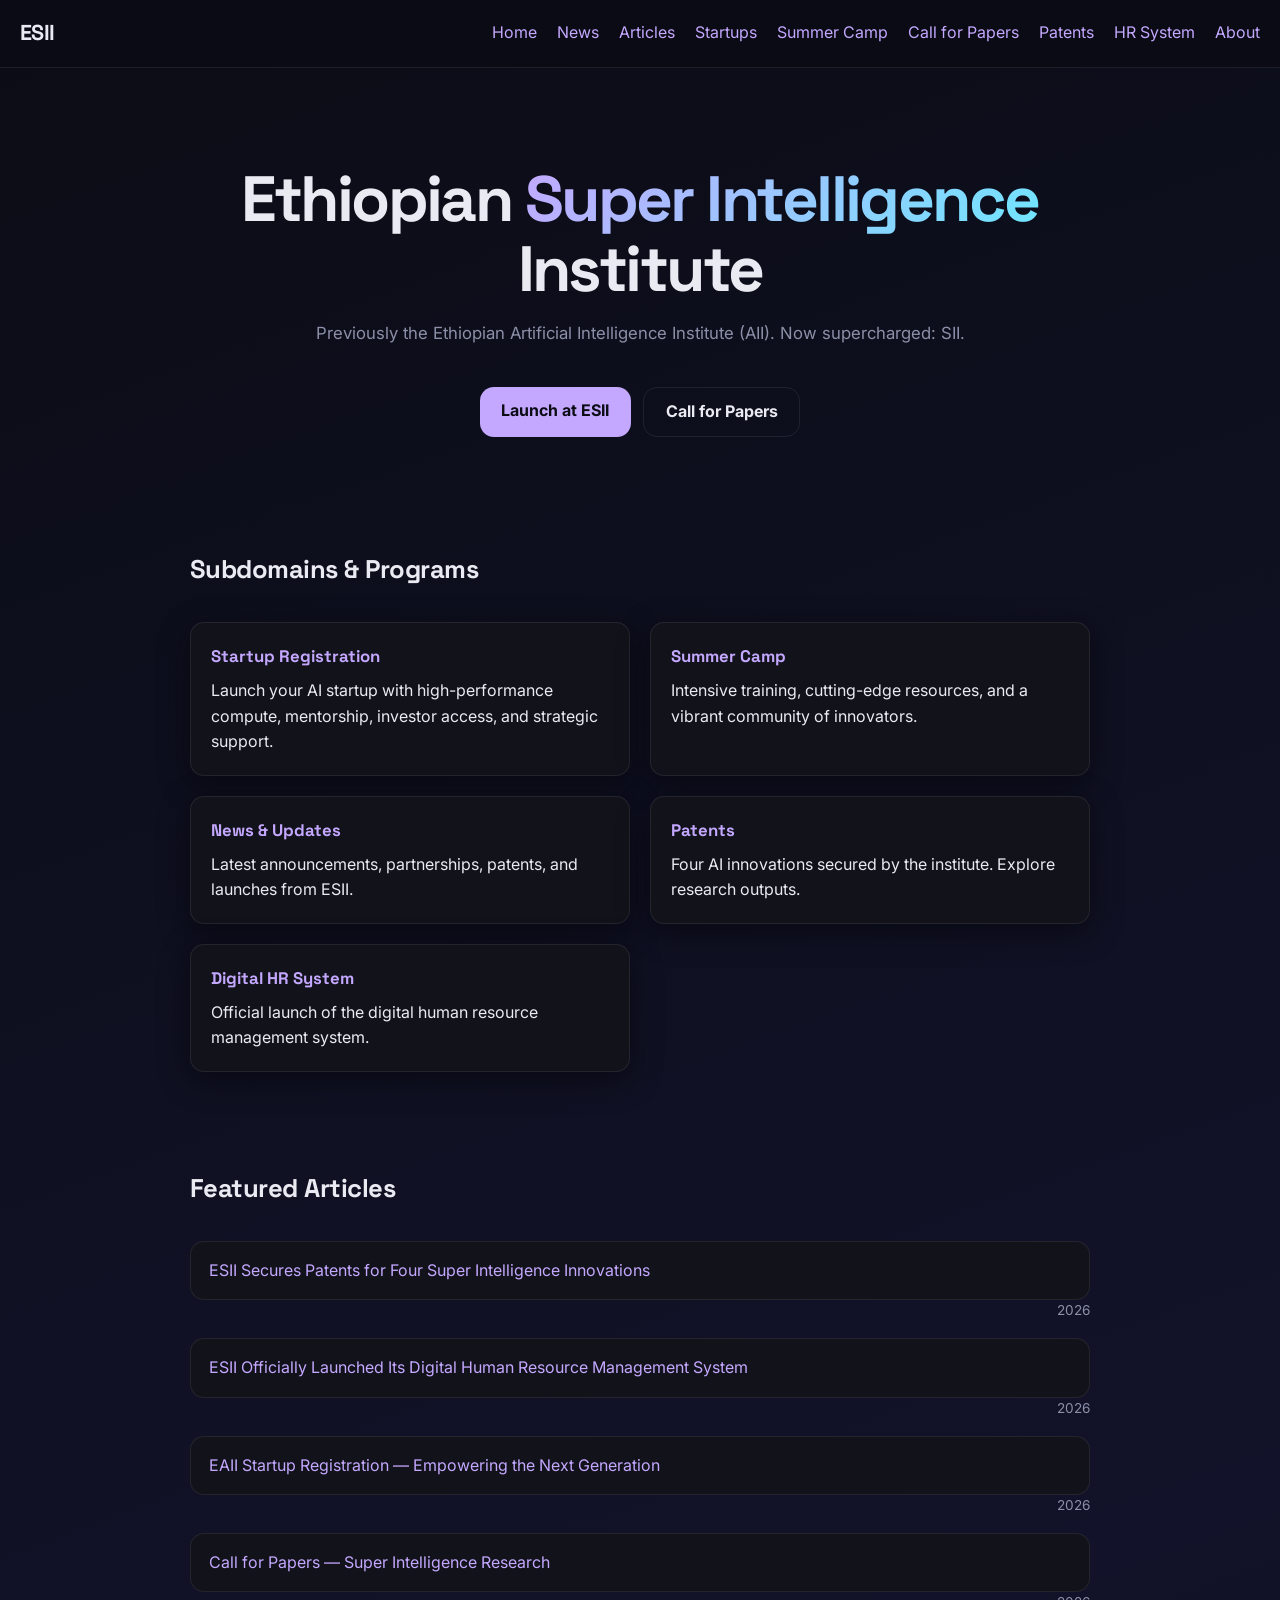
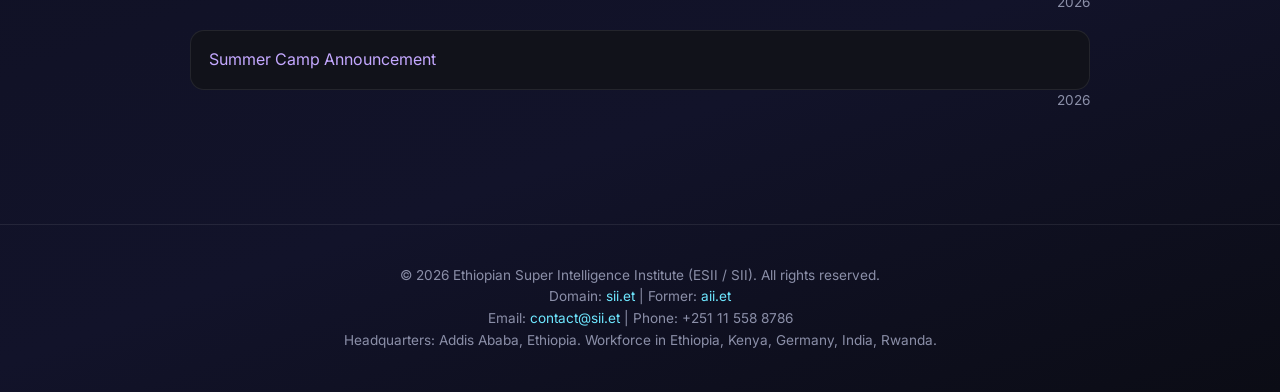
==== index.html @ f2514564 "Initial SII / sii.et clone — rebuilt from aii.et with super intelligence branding, modern UI, dark m" ====
<!DOCTYPE html>
<html lang="en">
<head>
  <meta charset="UTF-8">
  <meta name="viewport" content="width=device-width, initial-scale=1.0">
  <title>Ethiopian Super Intelligence Institute — SII</title>
  <meta name="description" content="Ethiopian Super Intelligence Institute (SII). Formerly Ethiopian Artificial Intelligence Institute. Research, startups, patents, AI/ML, digital HR, summer camps, and innovation.">
  <link rel="icon" href="/assets/esii-logo.svg" type="image/svg+xml">
  <link rel="stylesheet" href="/css/globals.css">
  <link rel="stylesheet" href="/css/main.css">
  <script src="/js/app.js" defer></script>
  <link rel="preconnect" href="https://fonts.googleapis.com">
  <link href="https://fonts.googleapis.com/css2?family=Inter:wght@300;400;600;800;900&family=Space+Grotesk:wght@300;500;700&display=swap" rel="stylesheet">
</head>
<body>
  <nav class="nav-glass" aria-label="Primary">
    <a href="/" class="logo">ESII</a>
    <button class="hamburger" onclick="document.body.classList.toggle('nav-open')" aria-label="Menu">☰</button>
    <div class="nav-links">
      <a href="/">Home</a>
      <a href="/news">News</a>
      <a href="/articles">Articles</a>
      <a href="/startups">Startups</a>
      <a href="/summer-camp">Summer Camp</a>
      <a href="/call-for-papers">Call for Papers</a>
      <a href="/patents">Patents</a>
      <a href="/hr-system">HR System</a>
      <a href="/about">About</a>
    </div>
  </nav>
  <main>
    <section class="hero">
      <h1>Ethiopian <span class="gradient-text">Super Intelligence</span> Institute</h1>
      <p class="subtitle">Previously the Ethiopian Artificial Intelligence Institute (AII). Now supercharged: SII.</p>
      <div class="cta-row">
        <a href="/startups" class="btn">Launch at ESII</a>
        <a href="/call-for-papers" class="btn btn-outline">Call for Papers</a>
      </div>
    </section>

    <section aria-label="Subdomains">
      <h2>Subdomains & Programs</h2>
      <div class="cards">
        <article class="card">
          <h3><a href="https://aistartup.sii.et/">Startup Registration</a></h3>
          <p>Launch your AI startup with high-performance compute, mentorship, investor access, and strategic support.</p>
        </article>
        <article class="card">
          <h3><a href="/summer-camp">Summer Camp</a></h3>
          <p>Intensive training, cutting-edge resources, and a vibrant community of innovators.</p>
        </article>
        <article class="card">
          <h3><a href="/news">News & Updates</a></h3>
          <p>Latest announcements, partnerships, patents, and launches from ESII.</p>
        </article>
        <article class="card">
          <h3><a href="/patents">Patents</a></h3>
          <p>Four AI innovations secured by the institute. Explore research outputs.</p>
        </article>
        <article class="card">
          <h3><a href="/hr-system">Digital HR System</a></h3>
          <p>Official launch of the digital human resource management system.</p>
        </article>
      </div>
    </section>

    <section aria-label="Articles">
      <h2>Featured Articles</h2>
      <ul class="article-list">
        <li><a href="/articles/ethiopian-super-intelligence-institute-secures-patents">ESII Secures Patents for Four Super Intelligence Innovations</a> <span class="meta">2026</span></li>
        <li><a href="/articles/esii-launches-digital-hr">ESII Officially Launched Its Digital Human Resource Management System</a> <span class="meta">2026</span></li>
        <li><a href="/articles/startup-registration-open">EAII Startup Registration — Empowering the Next Generation</a> <span class="meta">2026</span></li>
        <li><a href="/articles/call-for-papers">Call for Papers — Super Intelligence Research</a> <span class="meta">2026</span></li>
        <li><a href="/articles/summer-camp-announcement">Summer Camp Announcement</a> <span class="meta">2026</span></li>
      </ul>
    </section>
  </main>
  <footer>
    <p>© 2026 Ethiopian Super Intelligence Institute (ESII / SII). All rights reserved.</p>
    <p>Domain: <a href="https://sii.et">sii.et</a> | Former: <a href="https://aii.et">aii.et</a></p>
    <p>Email: <a href="mailto:contact@sii.et">contact@sii.et</a> | Phone: +251 11 558 8786</p>
    <p>Headquarters: Addis Ababa, Ethiopia. Workforce in Ethiopia, Kenya, Germany, India, Rwanda.</p>
  </footer>
</body>
</html>
---- css/globals.css ----
/* globals.css — copy of harar.dev design bar rules */
:root {
  --bg: #0b0c15;
  --surface: #11121a;
  --surface-2: #18192a;
  --text: #eaeaf2;
  --text-dim: #8b8fa8;
  --accent: #c4a8ff;
  --accent-2: #6ee7ff;
  --border: rgba(255,255,255,0.08);
  --shadow: 0 8px 32px rgba(0,0,0,0.45);
  --radius: 14px;
  --font-body: 'Inter', system-ui, sans-serif;
  --font-display: 'Space Grotesk', 'Inter', system-ui, sans-serif;
}
* { box-sizing: border-box; margin: 0; padding: 0; }
html { scroll-behavior: smooth; }
body {
  font-family: var(--font-body);
  background: linear-gradient(160deg, #0b0c15 0%, #12132a 80%, #0b0c15 100%);
  color: var(--text);
  min-height: 100vh;
  line-height: 1.6;
}
img { max-width: 100%; display: block; }
a { color: var(--accent); text-decoration: none; }
a:hover { text-decoration: underline; }

/* Mobile-first viewport and hamburger nav */
.nav-glass {
  position: sticky; top: 0; z-index: 100;
  background: rgba(11,12,21,0.8); backdrop-filter: blur(16px);
  border-bottom: 1px solid var(--border);
  padding: 1rem 1.25rem; display: flex; align-items: center; justify-content: space-between;
}
.logo { font-family: var(--font-display); font-weight: 900; font-size: 1.35rem; letter-spacing: -0.03em; color: var(--text); }
.hamburger { display: inline-block; background: none; border: none; color: var(--text); font-size: 1.6rem; cursor: pointer; }
.nav-links { display: none; position: absolute; top: 100%; left: 0; right: 0; background: rgba(11,12,21,0.95); padding: 1.5rem; border-bottom: 1px solid var(--border); flex-direction: column; gap: 1rem; }
body.nav-open .nav-links { display: flex; }
@media (min-width: 720px) {
  .hamburger { display: none; }
  .nav-links { display: flex !important; position: static; background: none; border: none; padding: 0; flex-direction: row; gap: 1.25rem; }
}

.hero { padding: 6rem 1.25rem 4rem; text-align: center; max-width: 860px; margin: 0 auto; }
.hero h1 { font-family: var(--font-display); font-weight: 800; font-size: clamp(2.2rem, 6vw, 4rem); line-height: 1.1; letter-spacing: -0.04em; }
.gradient-text { background: linear-gradient(135deg, var(--accent), var(--accent-2)); -webkit-background-clip: text; -webkit-text-fill-color: transparent; }
.subtitle { margin-top: 1rem; color: var(--text-dim); font-size: 1.05rem; }
.cta-row { margin-top: 2.5rem; display: flex; gap: 0.75rem; justify-content: center; flex-wrap: wrap; }
.btn { display: inline-block; padding: 0.7rem 1.35rem; border-radius: var(--radius); background: var(--accent); color: #0b0c15; font-weight: 700; transition: transform .1s ease; }
.btn:hover { transform: translateY(-2px); text-decoration: none; }
.btn-outline { background: transparent; border: 1px solid var(--border); color: var(--text); }

section { max-width: 980px; margin: 0 auto; padding: 3rem 1.25rem; }
section h2 { font-family: var(--font-display); font-size: 1.6rem; font-weight: 700; margin-bottom: 2rem; letter-spacing: -0.02em; }
.cards { display: grid; gap: 1.25rem; grid-template-columns: 1fr; }
@media (min-width: 720px) { .cards { grid-template-columns: repeat(2, 1fr); } }
.card { background: var(--surface); border: 1px solid var(--border); border-radius: var(--radius); padding: 1.25rem; box-shadow: var(--shadow); }
.card h3 { font-family: var(--font-display); font-weight: 700; font-size: 1.05rem; margin-bottom: 0.5rem; }

.article-list { list-style: none; display: flex; flex-direction: column; gap: 1rem; }
.article-list a { display: block; padding: 1rem 1.1rem; background: var(--surface); border: 1px solid var(--border); border-radius: var(--radius); transition: border-color .15s; }
.article-list a:hover { border-color: var(--accent); text-decoration: none; }
.meta { float: right; color: var(--text-dim); font-size: 0.85rem; }

footer { margin-top: 4rem; border-top: 1px solid var(--border); padding: 2.5rem 1.25rem; text-align: center; color: var(--text-dim); font-size: 0.85rem; }
footer a { color: var(--accent-2); }
---- css/main.css ----
/* main.css — site-level layout tweaks */
main { max-width: 980px; margin: 0 auto; padding: 0 1.25rem; }
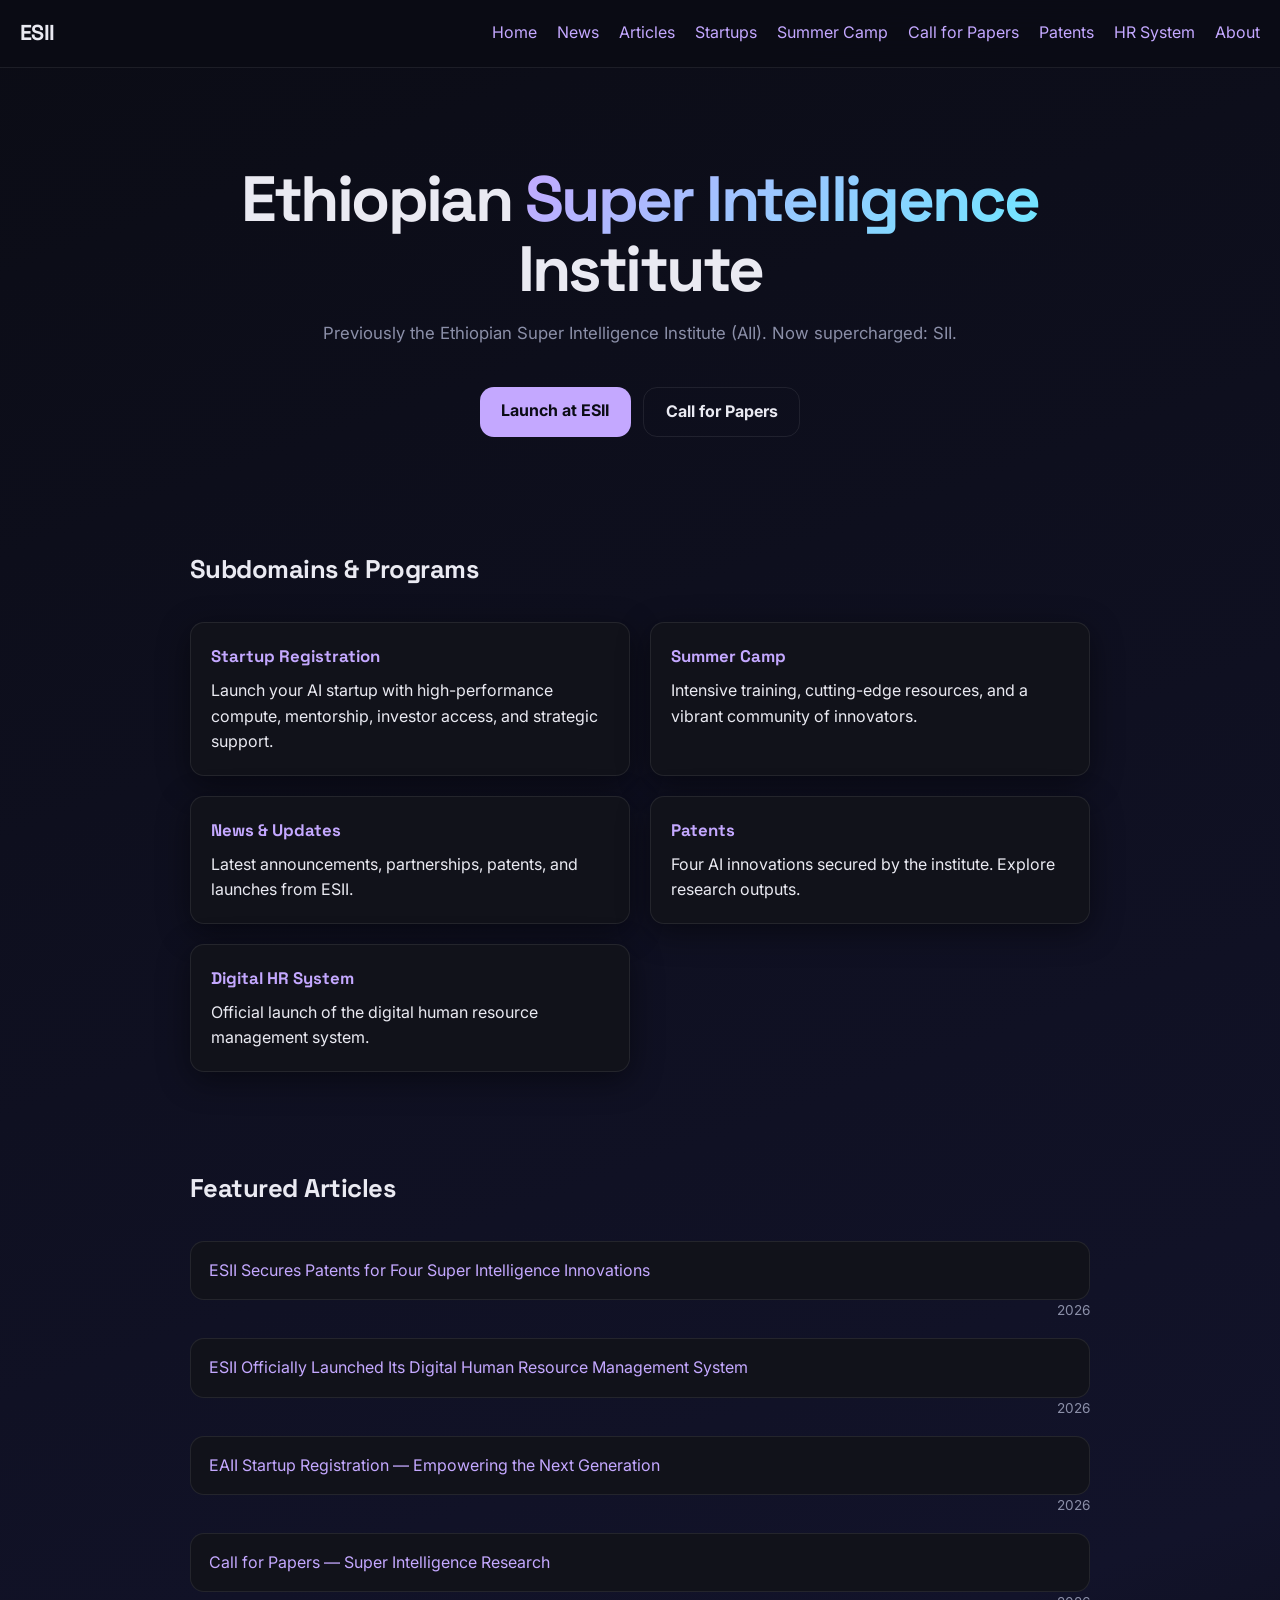
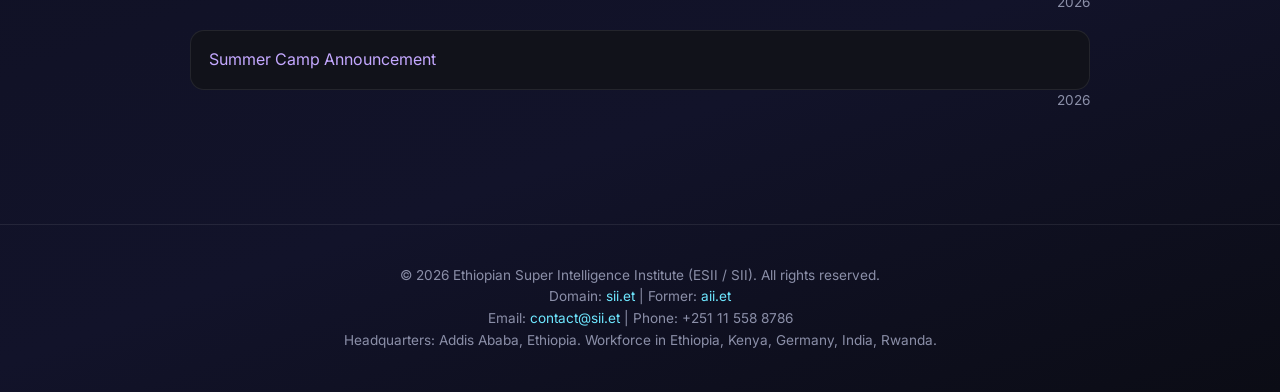
==== commit 2c01ebb9: "Fix rename: replace remaining Artificial Intelligence with Super Intelligence; push to sii.et" ====
--- a/index.html
+++ b/index.html
@@ -4,7 +4,7 @@
   <meta charset="UTF-8">
   <meta name="viewport" content="width=device-width, initial-scale=1.0">
   <title>Ethiopian Super Intelligence Institute — SII</title>
-  <meta name="description" content="Ethiopian Super Intelligence Institute (SII). Formerly Ethiopian Artificial Intelligence Institute. Research, startups, patents, AI/ML, digital HR, summer camps, and innovation.">
+  <meta name="description" content="Ethiopian Super Intelligence Institute (SII). Formerly Ethiopian Super Intelligence Institute. Research, startups, patents, AI/ML, digital HR, summer camps, and innovation.">
   <link rel="icon" href="/assets/esii-logo.svg" type="image/svg+xml">
   <link rel="stylesheet" href="/css/globals.css">
   <link rel="stylesheet" href="/css/main.css">
@@ -31,7 +31,7 @@
   <main>
     <section class="hero">
       <h1>Ethiopian <span class="gradient-text">Super Intelligence</span> Institute</h1>
-      <p class="subtitle">Previously the Ethiopian Artificial Intelligence Institute (AII). Now supercharged: SII.</p>
+      <p class="subtitle">Previously the Ethiopian Super Intelligence Institute (AII). Now supercharged: SII.</p>
       <div class="cta-row">
         <a href="/startups" class="btn">Launch at ESII</a>
         <a href="/call-for-papers" class="btn btn-outline">Call for Papers</a>
